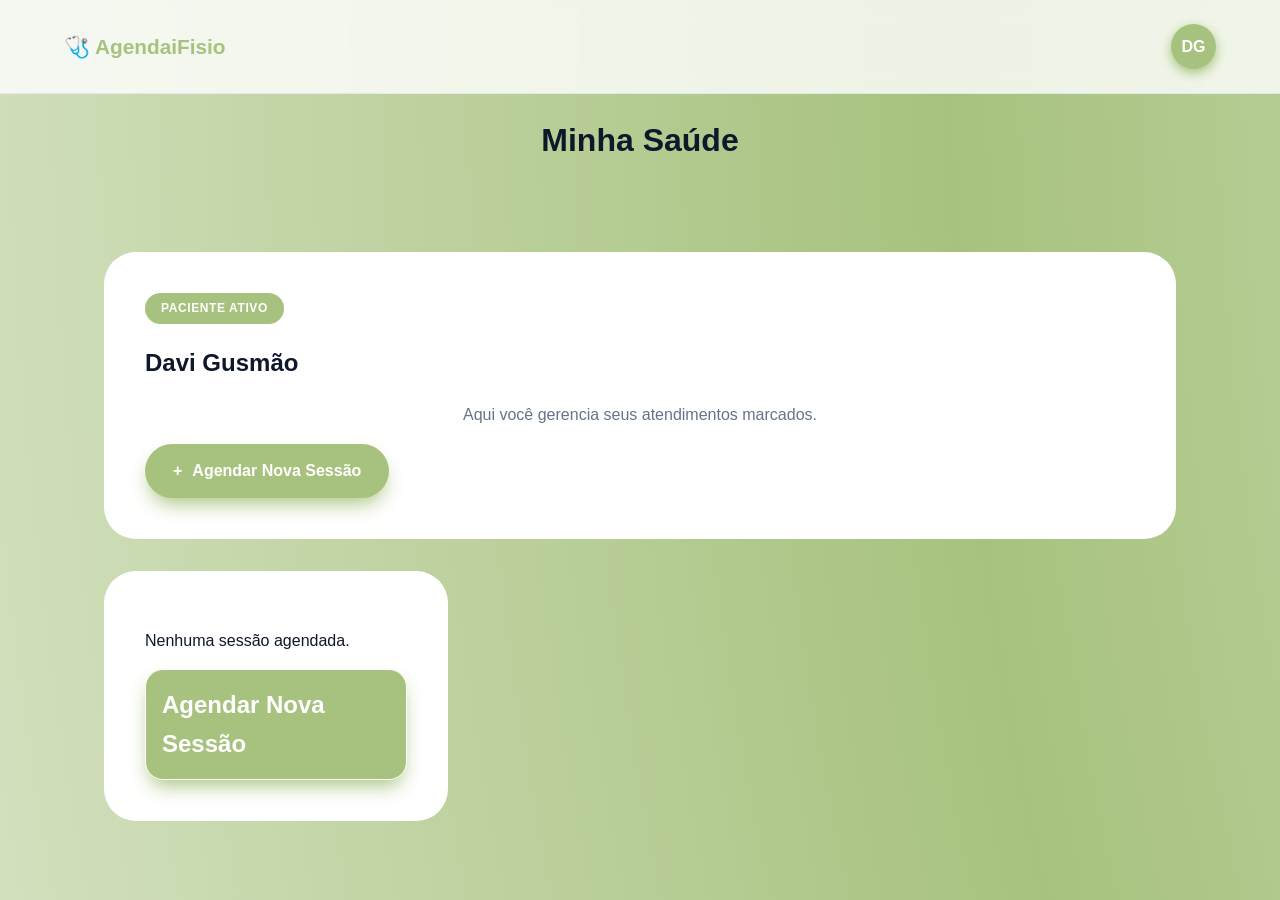
==== ClinicaProject/src/Clinica.Web/Tela Consulta Paciente/TelaPaciente.html @ 1bb3726e "Refatorado, organizado Foi refatorado e organizado o codigo" ====
<!DOCTYPE html>
<html lang="pt-br">
<head>
    <meta charset="UTF-8">
    <meta name="viewport" content="width=device-width, initial-scale=1.0">
    <link rel="stylesheet" href="../Tela de Agendamento/index.css">
    <link rel="stylesheet" href="TelaPaciente.css">
    <title>Minha Saúde - AgendaiFisio</title>
</head>
<body>

    
    <header class="navbar">
        <div class="logo">🩺 AgendaiFisio</div>
        
        <div class="perfil-container" id="perfilMenu">
            <div class="avatar">DG</div>
            <div class="dropdown-conta">
                <div class="user-header">
                    <strong>Davi Gusmão</strong>
                    <span>davigusmao@email.com</span>
                </div>
                <hr>
                <a href="TelaPaciente.html">👤 Meus Dados</a>
                <a href="TelaPaciente.html">📅 Minhas Consultas</a>
                <a href="login.html" class="logout">🚪 Sair</a>
            </div>
        </div>
    </header>

    <h1 class="minhaSaude">Minha Saúde</h1>

    <main class="container-agendamento">
        <article class="card-moderno card-perfil-paciente">
            <span class="paciente-ativo">Paciente Ativo</span>
            <h2 class="nome-paciente">Davi Gusmão</h2>
            <p class="subtitulo-paciente">Aqui você gerencia seus atendimentos marcados.</p>
            <div id="areaAtalho" class="atalho-agendamento">
                <a href="index.html" class="btn-agendar-atalho"><span>+</span> Agendar Nova Sessão</a>
            </div>
        </article>

            <div id="listaConsultas" class="cards-grid">
    <!-- O JavaScript vai inserir os cards aqui antes ou depois deste ID -->
            <div id="statusConsultaVazio" class="card-moderno card-vazio">
        <p class="msg-vazio">Nenhuma sessão agendada.</p>
        <a href="index.html" class="btn-agendar-main">Agendar Nova Sessão</a>
    </div>
</div>
    </main>

    <dialog id="modalAvisoCancel" class="modal-moderno">
        <div class="modal-content">
            <div class="modal-icon">⚠️</div>
            <h3 class="modal-titulo-erro">Desmarcar Sessão?</h3>
            <p class="modal-subtitulo">Essa ação não pode ser desfeita. Deseja realmente cancelar?</p>

            <div class="botoes-duplos-stack">
                <button id="confirmarCancelamento" class="btn-confirmar-full btn-perigo">Sim, Desmarcar Sessão</button>
               <button type="button" 
                onclick="this.closest('dialog').close()" 
                class="btn-outline-full">
                Não, Manter Consulta/Sessão
                </button>
            </div>
        </div>
    </dialog>
    <dialog id="modalVerSintomas" class="modal-moderno">
    <div class="modal-header">
        <h2>📋 Meus Sintomas</h2>
        <button class="btn-fechar-x" type="button" onclick="this.closest('dialog').close()">×</button>
    </div>
    <div class="modal-body">
        <div class="caixa-sintomas-view" id="textoSintomasPaciente" style="background: #f1f5f9; padding: 15px; border-radius: 12px; color: #475569; line-height: 1.5;">
            <!-- Texto injetado aqui -->
        </div>
        <button onclick="this.closest('dialog').close()" class="btn-confirmar-full" style="margin-top: 20px;">Fechar</button>
    </div>
</dialog>


    <script src="TelaPaciente.js"></script>
</body>
</html>
---- ClinicaProject/src/Clinica.Web/Tela de Agendamento/index.css ----
/* ============================================================
   1. DESIGN SYSTEM & TOKENS
============================================================ */
:root {
    --brand: #A7C27E;        
    --brand-soft: #A7C27E;
    --success: #22c55e;
    --error: #ff4d4d;
    --bg-app: #f8fafc;
    --branco: #ffffff;
    --texto: #0f172a;
    --texto-muted: #64748b;
    --radius: 24px;
    --transition: all 0.4s cubic-bezier(0.4, 0, 0.2, 1);
    --shadow-soft: 0 10px 30px -10px rgba(0,0,0,0.05);
}

* { box-sizing: border-box; }

/* ============================================================
   2. LAYOUT BASE & NAVBAR
============================================================ */
body {
    margin: 0;
    font-family: 'Inter', sans-serif;
    color: var(--texto);
    min-height: 100vh;
    background: #ffffff;


}

.navbar {
    padding: 1.5rem 4rem;
    display: flex;
    justify-content: space-between;
    align-items: center;
    background: rgba(255, 255, 255, 0.8);
    backdrop-filter: blur(10px);
    border-bottom: 1px solid #e2e8f0;
    position: sticky;
    top: 0; z-index: 100;
}
.navbar:hover{
    font: white;
}

.logo { font-weight: 900; 
    color: var(--brand); 
    font-size: 1.3rem; 
    text-decoration: none; 
}

/* MENU PERFIL (DROPDOWN ORGANIZADO) */
.perfil-container { position: relative; cursor: pointer; }

.avatar {
    width: 45px; height: 45px;
    background: var(--brand);
    color: white;
    border-radius: 50%;
    display: grid; place-items: center;
    font-weight: 800;
    box-shadow: 0 4px 12px var(--brand-soft);
}

.dropdown-conta {
    position: absolute;
    top: 120%; right: 0;
    width: 260px;
    background: var(--branco);
    border-radius: 20px;
    box-shadow: 0 25px 50px -12px rgba(0,0,0,0.15);
    padding: 1rem; /* Padding reduzido para os links encostarem nas bordas no hover */
    opacity: 0; visibility: hidden;
    transform: translateY(10px);
    transition: var(--transition);
    border: 1px solid #e2e8f0;
    color: var(--branco);
}

.perfil-container:hover .dropdown-conta {
    opacity: 1; visibility: visible;
    transform: translateY(0);
    color: var(--branco);
}

/* Informações do Usuário no Topo do Dropdown */
.user-header {
    padding: 0.5rem 0.5rem 1rem 0.5rem;
    display: flex;
    flex-direction: column;
}

.user-header strong { font-size: 1rem; color: var(--texto); }
.user-header span { font-size: 0.85rem; color: var(--texto-muted); }

.dropdown-conta hr {
    border: 0;
    border-top: 1px solid #f1f5f9;
    margin: 0.5rem 0;
}

/* Estilização dos Links do Menu */
.dropdown-conta a {
    display: flex;
    align-items: center;
    gap: 12px;
    padding: 12px 10px;
    color: var(--texto);
    text-decoration: none !important; /* Remove o sublinhado roxo */
    font-size: 0.95rem;
    font-weight: 600;
    border-radius: 12px;
    transition: 0.2s;
}

.dropdown-conta a:hover {
    background: var(--brand-soft);
    color: var(--branco);
}

/* Cor especial para o botão Sair */
.dropdown-conta a.logout { color: var(--error); }
.dropdown-conta a.logout:hover { background: #fff5f5; }

/* ============================================================
   3. CARDS DE AGENDAMENTO
============================================================ */
.container-agendamento { 
    padding: 4rem; 
    max-width: 1200px; 
    margin: 0 auto; 

}
.titulo-sessao { font-size: 2.5rem; 
    font-weight: 900; 
    text-align: center; 
    margin-bottom: 3rem; 
    letter-spacing: -1.5px; 
    color: var(--brand); }

.cards-grid {
    display: grid;
    grid-template-columns: repeat(auto-fit, minmax(350px, 1fr));
    gap: 2.5rem;
}

.card-moderno {
    background: var(--branco);
    padding: 3rem;
    border-radius: var(--radius);
    box-shadow: var(--brand-soft);
    border: 1px solid #ffffff;
    transition: var(--transition);
}

.card-moderno:hover { 
    transform: translateY(-8px); 
    box-shadow: 0 1px 15px var(--texto) ;
    border-color: var(--brand);
}

.badge {
    width: 60%;
    margin: 5px;
    background: var(--brand-soft);
    color: var(--branco);
    padding: 6px 14px;
    border-radius: 100px;
    font-size: 15px;
    font-weight: 800;
    text-transform: uppercase;
    display: inline-block;
    margin-bottom: 1.5rem;

}


/* ============================================================
   4. FORMULÁRIOS (INPUTS E BOTÕES)
============================================================ */
.select-premium, .input-premium {
    width: 100%;
    margin: 10px;
    padding: 16px;
    border-radius: 30px;
    border: 2px solid #f1f5f9;
    background: #f8fafc;
    font-size: 20px;
    font-weight: 300;
    outline: none;
    transition: var(--transition);
}

.select-premium:focus, .input-premium:focus { border-color: var(--brand); background: #fff; }

.btn-agendar-main, .btn-confirmar-full {
    width: 100%;
    padding: 1rem;
    margin-top: 10px;
    border-radius: 18px;
    border: 1px solid;
    background: var(--brand);
    color: white !important;
    font-weight: 800;
    font-size: 1.5rem;
    cursor: pointer;
    transition: var(--transition);
    box-shadow: 0 10px 20px -5px var(--brand-soft);
    text-decoration: #A7C27E;
    display: flex; justify-content: center; align-items: center;
}

.btn-agendar-main:hover, .btn-confirmar-full:hover { 
    transform: scale(1.02); 
    filter: brightness(1.1); }

.btn-outline-full {
    width: 100%;
    padding: 1rem;
    margin-top: 10px;
    border-radius: 18px;
    border: 2px solid #e2e8f0;
    background: transparent;
    color: var(--texto-muted) !important;
    font-weight: 700;
    cursor: pointer;
    transition: 0.3s;
    text-decoration: none;
    display: flex; justify-content: center; align-items: center;
}

/* ============================================================
   5. SISTEMA DE POPUPS (MODAIS)
============================================================ */
dialog::backdrop {
    background: rgba(15, 23, 42, 0.6);
    backdrop-filter: blur(10px);
    z-index: 999;
}

.modal-moderno { /* Ocupa no máximo 95% da altura da tela *//* Esconde qualquer barra de rolagem do modal */
    flex-direction: column;
    gap: 8px;
    max-width: 180px;

    padding-right: 5px;
    margin: 0;
    border: none;
    padding: 1.5rem;
    position: fixed;
    top: 50%; 
    left: 50%;
    transform: translate(-50%, -50%);
    width: 90%;
    max-width: 480px;
    background: var(--branco);
    border-radius: 32px;
    box-shadow: 0 40px 100px -20px rgba(0,0,0,0.3);
    z-index: 1000;
}

dialog[open].modal-moderno {
    animation: modalShow 0.4s cubic-bezier(0.34, 1.56, 0.64, 1);
}

.modal-header { display: flex; justify-content: space-between; align-items: center; margin-bottom: 2rem; }
.modal-header h2 { font-size: 1.5rem; font-weight: 900; margin: 0; }
.btn-fechar-x { all: unset; font-size: 1.8rem; cursor: pointer; color: var(--texto-muted); line-height: 1; }

.horarios-grid { display: grid; grid-template-columns: repeat(3, 1fr); gap: 10px; margin-top: 10px; }
.btn-hora {
    padding: 12px; border-radius: 12px; border: 1px solid #f1f5f9;
    background: #f8fafc; cursor: pointer; font-weight: 700; transition: 0.2s;
}
.btn-hora:hover { border-color: var(--brand); }
.btn-hora.active { background: var(--brand); color: white; border-color: var(--brand); }

/* ============================================================
   6. FEEDBACKS (TOAST & ERROS)
============================================================ */
.toast-erro {
    position: fixed;
    top: 30px; left: 50%;
    opacity: 0;
    visibility: hidden;
    transform: translateX(-50%) translateY(-100px); 
    background: var(--error);
    color: white;
    padding: 16px 32px;
    border-radius: 100px;
    font-weight: 700;
    box-shadow: 0 15px 30px rgba(255, 77, 77, 0.3);
    z-index: 10000;
    transition: all 0.5s cubic-bezier(0.68, -0.55, 0.27, 1.55);
}

.toast-erro.show { 
    opacity: 1;
    visibility: visible;
    transform: translateX(-50%) translateY(0); 
}

.mensagem-error-modal {
    position: relative;
    z-index: 1100;
    background: #fff5f5;
    color: var(--error);
    padding: 12px;
    border-radius: 12px;
    border: 1px solid #ffcccc;
    font-size: 0.85rem;
    font-weight: 700;
    margin-bottom: 15px;
    text-align: center;
}

@keyframes modalShow {
    from { opacity: 0; transform: translate(-50%, -48%) scale(0.96); }
    to { opacity: 1; transform: translate(-50%, -50%) scale(1); }
}

.shake { animation: shakeAnim 0.4s ease-in-out; }
@keyframes shakeAnim {
    0%, 100% { transform: translate(-50%, -50%) translateX(0); }
    25% { transform: translate(-50%, -50%) translateX(-8px); }
    75% { transform: translate(-50%, -50%) translateX(8px); }
}

footer button, .body-footer-button { display: none !important; }
/* Estilo para o botão de hora quando estiver bloqueado pelo terapeuta */
.btn-hora.ocupado {
    background: #f1f5f9 !important;
    color: #cbd5e1 !important;
    border: 1px dashed #cbd5e1 !important;
    cursor: not-allowed;
    opacity: 0.7;
}

/* Opcional: Feedback visual de erro no modal */
.shake { animation: shake 0.4s; }
@keyframes shake {
    0%, 100% { transform: translateX(0); }
    25% { transform: translateX(-5px); }
    75% { transform: translateX(5px); }
}
/* Disponível - Verde Moderno */
.btn-hora.disponivel {
    background: #f0fdf4 !important;
    color: #16a34a !important;
    border: 1px solid #bbf7d0 !important;
}

/* Bloqueado/Ocupado - Vermelho Moderno */
.btn-hora.ocupado {
    background: #fef2f2 !important;
    color: #ef4444 !important;
    border: 1px solid #fecaca !important;
    cursor: not-allowed;
}

/* Encerrado - Cinza Neutro */
.btn-hora.encerrado {
    background: #f1f5f9 !important;
    color: #94a3b8 !important;
    border: 1px solid #e2e8f0 !important;
    cursor: not-allowed;
}

/* Selecionado - Sua cor principal */
.btn-hora.active {
    background: var(--brand) !important;
    color: white !important;
    border-color: var(--brand) !important;
    transform: scale(1.05);
}
#sintomasPaciente {
    transition: border-color 0.3s ease;
}
---- ClinicaProject/src/Clinica.Web/Tela Consulta Paciente/TelaPaciente.css ----
/* ============================================================
   1. DESIGN SYSTEM & VARIÁVEIS (TOKENS)
   ============================================================ */
:root {
    /* Cores de Marca (Usando OKLCH para cores mais vibrantes e consistentes) */
    --brand:#A7C27E;
    --brand-soft: #A7C27E;
    --brand-deep: #A7C27E;
    
    /* Cores de Status */
    --success: #22c55e;
    --error: #ff4d4d;
    --warning: #f59e0b;
    
    /* Neutros */
    --bg-app: #f8fafc;
    --branco: #ffffff;
    --texto: #0f172a;
    --texto-muted: #64748b;
    
    /* Estrutura */
    --radius-lg: 32px;
    --radius-md: 16px;
    --transition: all 0.4s cubic-bezier(0.16, 1, 0.3, 1);
    
    /* Elevação (Sombras) */
    --shadow-flat: 0 4px 6px -1px rgba(0, 0, 0, 0.1);
    --shadow-up: 0 20px 40px -15px rgba(0, 0, 0, 0.1);
}

/* ============================================================
   2. RESET E BASE DO DOCUMENTO
   ============================================================ */
body {
    margin: 0;
    font-family: 'Plus Jakarta Sans', 'Inter', sans-serif;
    background: radial-gradient(circle at top right, #A7C27E, #ffffff, #A7C27E, #ffffff);
    background-size: 400% 400%;
    color: var(--texto);
    min-height: 100vh;
    line-height: 1.6;
    animation: gradientBG 15s ease infinite;
}
@keyframes gradientBG {
    0% { background-position: 0% 50%; }
    50% { background-position: 100% 50%; }
    100% { background-position: 0% 50%; }
}

/* ============================================================
   3. COMPONENTES DE TEXTO
   ============================================================ */
.titulo-pagina {
    font-size: clamp(2rem, 5vw, 2.5rem); /* Fonte fluida */
    font-weight: 900;
    text-align: center;
    color: var(--brand-deep);
    letter-spacing: -0.04em;
    margin: 2rem 0 0.5rem;
}
.minhaSaude{
    text-align: center;
    align-content: center;
    justify-content: center;
}

.subtitulo-paciente {
    text-align: center;
    color: var(--texto-muted);
    font-size: 1rem;
}

/* ============================================================
   4. CARDS E CONTAINERS (MODERN STYLE)
   ============================================================ */
.card-moderno {
    background: var(--branco);
    border-radius: var(--radius-lg);
    padding: 2.5rem;
    border: 1px solid rgba(255, 255, 255, 0.8);
    box-shadow: var(--success);
    transition: var(--transition);
}

.card-moderno:hover {
    transform: translateY(-8px);
    box-shadow: var(--success);
}
.card-moderno-card-consulta-item{
    border-color: var(--brand);
    box-shadow: var(--texto);
}
/* Badge de Status */
.badge {
    display: inline-block;
    padding: 6px 16px;
    background: var(--brand-soft);
    color: var(--branco);
    border-radius: 100px;
    font-size: 0.75rem;
    font-weight: 800;
    text-transform: uppercase;
    letter-spacing: 0.05em;
}

/* ============================================================
   5. BOTÕES E INTERAÇÕES
   ============================================================ */
.btn-agendar-atalho {
    display: inline-flex;
    align-items: center;
    gap: 10px;
    background: var(--brand);
    color: white !important;
    padding: 14px 28px;
    border-radius: 100px;
    font-weight: 700;
    text-decoration: none;
    transition: var(--transition);
    box-shadow: 0 10px 20px -5px var(--brand-soft);
}

.btn-agendar-atalho:hover {
    background: var(--brand-deep);
    transform: scale(1.05);
    box-shadow: 0 15px 30px -10px var(--brand-soft);
}

.btn-confirmar-full {
    width: 100%;
    padding: 18px;
    border-radius: var(--radius-md);
    border: none;
    font-weight: 800;
    font-size: 1rem;
    cursor: pointer;
    transition: var(--transition);

}
.btn-confirmar-full:hover{
    background-color: #ff4d4d;
    box-shadow: 0px 3px 3px 3px var(--error);
}
.btn-cancelar-sessao{
    border: transparent;
    border-radius: 15px ;
    background: #A7C27E;
    color: var(--branco);
    padding: 1rem;
    font-size: 1rem;
    font-weight: 1000;
}
.btn-cancelar-sessao:hover{
    background: #ff4d4d;
    transform: scale(1.05);
    filter: brightness(1.1);
    box-shadow: 0px 3px 3px 3px var(--error);
    transition: all 0.1s cubic-bezier(0.075, 0.82, 0.165, 1);
}
/* ============================================================
   6. SISTEMA DE MODAL (GLASSMORPHISM)
   ============================================================ */
.modal-moderno {
     display: none;
    border: none;
    border-radius: var(--radius-lg);
    padding: 3rem;
    max-width: 450px;
    background: rgba(255, 255, 255, 0.9);
    backdrop-filter: blur(20px); /* Efeito de vidro */
    box-shadow: 0 50px 100px -20px rgba(0, 0, 0, 0.25);
    border: none;
    border-radius: 20px;
    padding: 2rem;
}

/* Isso garante que ele apareça centralizado ao abrir */
.modal-moderno[open] {
    display: flex;
    flex-direction: column;
    align-items: center;
}


.modal-moderno::backdrop {
    background: rgba(15, 23, 42, 0.4);
    backdrop-filter: blur(8px);
}

/* Status de Erro/Cancelamento no Modal */
.modal-titulo-erro {
    color: var(--error);
    font-size: 1.6rem;
    font-weight: 900;
    margin-bottom: 1rem;

}
.modal-icon{
    font-size: 30px;
}


/* ============================================================
   7. GRID E RESPONSIVIDADE
   ============================================================ */
.cards-grid {
    display: grid;
    grid-template-columns: repeat(auto-fill, minmax(300px, 1fr));
    gap: 20px;
    margin-top: 2rem;

}

@media (max-width: 600px) {
    .card-moderno {
        padding: 1.5rem;
        border-radius: var(--radius-md);
    }
    
    .titulo-pagina { font-size: 1.8rem; }
}

/* Animação de entrada da lista */
.card-consulta-item {
    border-left: 8px solid var(--brand);
    animation: slideIn 0.6s cubic-bezier(0.23, 1, 0.32, 1) forwards;
}
.card-consulta-item:hover{
    box-shadow: 0px 1px 15px var(--texto);
}

@keyframes slideIn {
    from { opacity: 0; transform: translateX(-20px); }
    to { opacity: 1; transform: translateX(0); }
}
button.btn-cancelar-sessão{
    border-radius: 10px;
}
span.paciente-ativo{
    display: inline-block;
    padding: 6px 16px;
    background: var(--brand-soft);
    color: var(--branco);
    border-radius: 100px;
    font-size: 0.75rem;
    font-weight: 800;
    text-transform: uppercase;
    letter-spacing: 0.05em;
}
.info-linha {
    display: flex;
    justify-content: space-between;
    background: #f8fafc;
    padding: 10px;
    border-radius: 12px;
    margin-top: 10px;
}

.card-detalhe {
    margin: 0;
    font-size: 0.9rem;
    color: var(--texto-muted);
}

/* Ajuste para que o modal não fique escondido */
dialog::backdrop {
    background: rgba(0, 0, 0, 0.5);
    backdrop-filter: blur(4px);
}
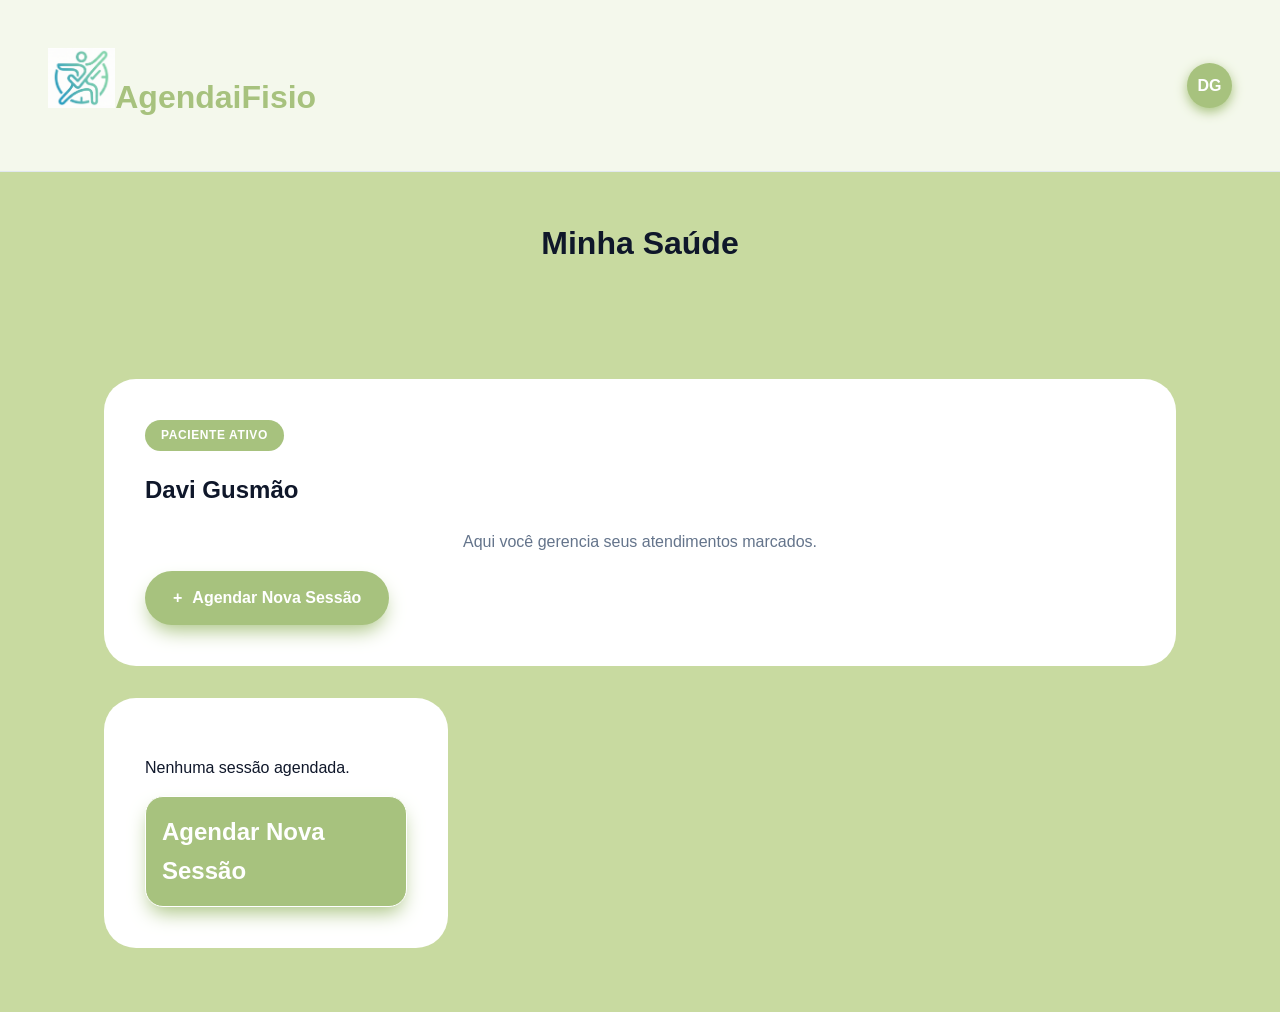
==== commit 08ff2e04: "Foi feito as alterações de acordo com as tasks do cliuckup (#27)" ====
--- a/ClinicaProject/src/Clinica.Web/Tela Consulta Paciente/TelaPaciente.html
+++ b/ClinicaProject/src/Clinica.Web/Tela Consulta Paciente/TelaPaciente.html
@@ -11,7 +11,7 @@
 
     
     <header class="navbar">
-        <div class="logo">🩺 AgendaiFisio</div>
+        <div class="logo"><img src="../Tela de Agendamento/Logo.png">AgendaiFisio</div>
         
         <div class="perfil-container" id="perfilMenu">
             <div class="avatar">DG</div>
@@ -21,7 +21,7 @@
                     <span>davigusmao@email.com</span>
                 </div>
                 <hr>
-                <a href="TelaPaciente.html">👤 Meus Dados</a>
+                <a href="TelaPaciente.html">👤 Ver meu Perfil</a>
                 <a href="TelaPaciente.html">📅 Minhas Consultas</a>
                 <a href="login.html" class="logout">🚪 Sair</a>
             </div>
--- a/ClinicaProject/src/Clinica.Web/Tela de Agendamento/index.css
+++ b/ClinicaProject/src/Clinica.Web/Tela de Agendamento/index.css
@@ -31,7 +31,7 @@
 }
 
 .navbar {
-    padding: 1.5rem 4rem;
+    padding: 3rem;
     display: flex;
     justify-content: space-between;
     align-items: center;
@@ -39,16 +39,28 @@
     backdrop-filter: blur(10px);
     border-bottom: 1px solid #e2e8f0;
     position: sticky;
-    top: 0; z-index: 100;
+    top: 0; 
+    z-index: 100;
 }
 .navbar:hover{
     font: white;
 }
 
-.logo { font-weight: 900; 
+.logo { 
+    font-weight: 900; 
     color: var(--brand); 
-    font-size: 1.3rem; 
+    font-size: 2rem; 
     text-decoration: none; 
+}
+h1{
+    height: 100px;
+    padding: 0;
+    margin-left: 100px;
+    margin-inline: 100px;
+
+}
+img{
+    height: 60px;
 }
 
 /* MENU PERFIL (DROPDOWN ORGANIZADO) */
@@ -151,7 +163,7 @@
     padding: 3rem;
     border-radius: var(--radius);
     box-shadow: var(--brand-soft);
-    border: 1px solid #ffffff;
+    border: 1px solid #000000;
     transition: var(--transition);
 }
 
--- a/ClinicaProject/src/Clinica.Web/Tela Consulta Paciente/TelaPaciente.css
+++ b/ClinicaProject/src/Clinica.Web/Tela Consulta Paciente/TelaPaciente.css
@@ -34,7 +34,7 @@
 body {
     margin: 0;
     font-family: 'Plus Jakarta Sans', 'Inter', sans-serif;
-    background: radial-gradient(circle at top right, #A7C27E, #ffffff, #A7C27E, #ffffff);
+    background: #C8DAA0;
     background-size: 400% 400%;
     color: var(--texto);
     min-height: 100vh;
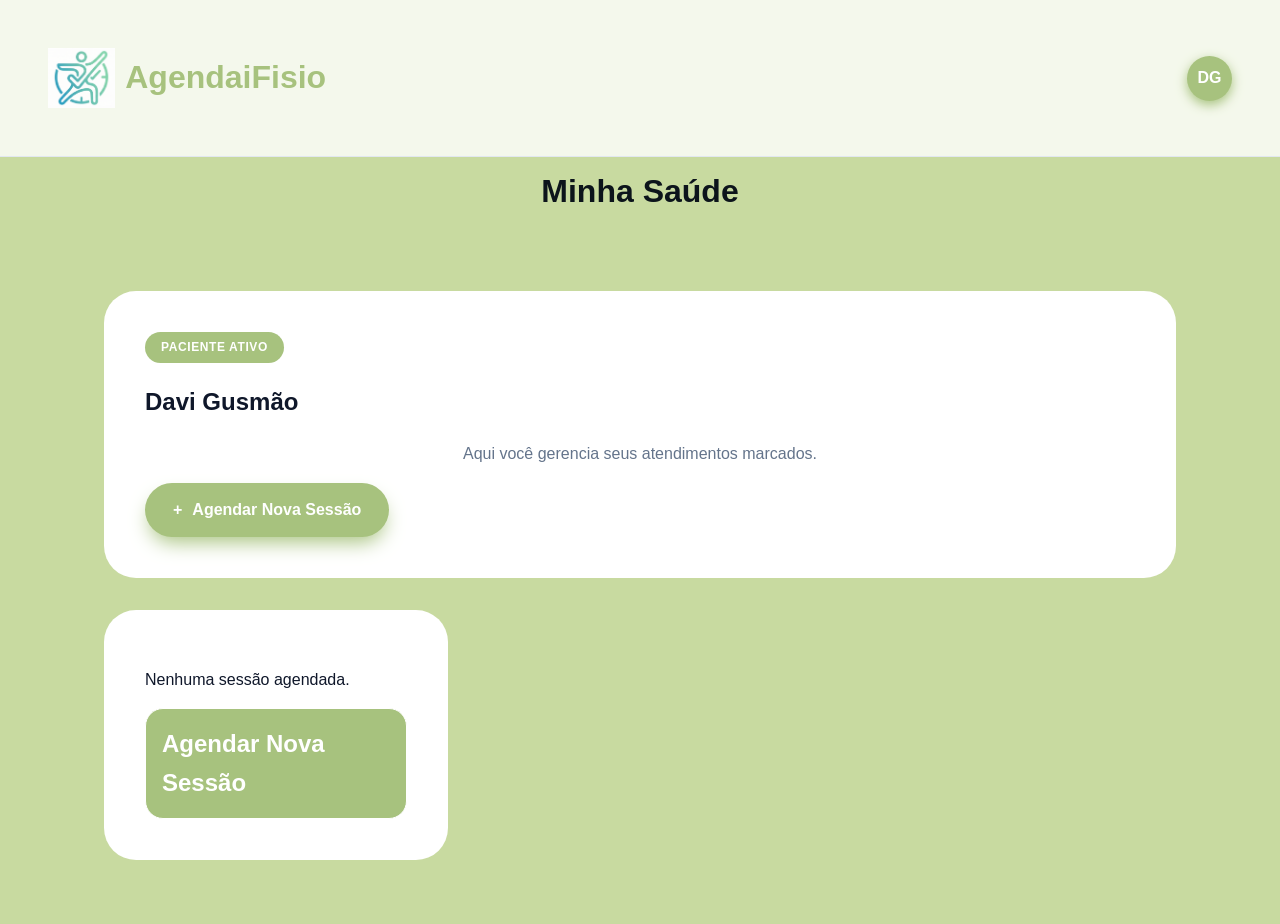
==== commit fa052b72: "foi ajustado a cor do botao da tela de cadastro do terpaeuta." ====
--- a/ClinicaProject/src/Clinica.Web/Tela Consulta Paciente/TelaPaciente.html
+++ b/ClinicaProject/src/Clinica.Web/Tela Consulta Paciente/TelaPaciente.html
@@ -36,7 +36,7 @@
             <h2 class="nome-paciente">Davi Gusmão</h2>
             <p class="subtitulo-paciente">Aqui você gerencia seus atendimentos marcados.</p>
             <div id="areaAtalho" class="atalho-agendamento">
-                <a href="index.html" class="btn-agendar-atalho"><span>+</span> Agendar Nova Sessão</a>
+                <a href="../Tela de Agendamento/index.html" class="btn-agendar-atalho"><span>+</span> Agendar Nova Sessão</a>
             </div>
         </article>
 
@@ -44,7 +44,7 @@
     <!-- O JavaScript vai inserir os cards aqui antes ou depois deste ID -->
             <div id="statusConsultaVazio" class="card-moderno card-vazio">
         <p class="msg-vazio">Nenhuma sessão agendada.</p>
-        <a href="index.html" class="btn-agendar-main">Agendar Nova Sessão</a>
+        <a href="../Tela de Agendamento/index.html" class="btn-agendar-main">Agendar Nova Sessão</a>
     </div>
 </div>
     </main>
--- a/ClinicaProject/src/Clinica.Web/Tela de Agendamento/index.css
+++ b/ClinicaProject/src/Clinica.Web/Tela de Agendamento/index.css
@@ -25,7 +25,7 @@
     font-family: 'Inter', sans-serif;
     color: var(--texto);
     min-height: 100vh;
-    background: #ffffff;
+    background: #C8DAA0;
 
 
 }
@@ -51,16 +51,23 @@
     color: var(--brand); 
     font-size: 2rem; 
     text-decoration: none; 
+    display: flex;
+    align-items: center;
+    gap: 10px;
+    mix-blend-mode: multiply;
 }
 h1{
-    height: 100px;
+    height: 70px;
     padding: 0;
-    margin-left: 100px;
-    margin-inline: 100px;
+    margin: 0;
+    justify-content: space-between;
+    mix-blend-mode: multiply;
 
 }
 img{
     height: 60px;
+    width: auto;
+    mix-blend-mode: multiply;
 }
 
 /* MENU PERFIL (DROPDOWN ORGANIZADO) */
@@ -219,9 +226,11 @@
     font-size: 1.5rem;
     cursor: pointer;
     transition: var(--transition);
-    box-shadow: 0 10px 20px -5px var(--brand-soft);
+    
     text-decoration: #A7C27E;
-    display: flex; justify-content: center; align-items: center;
+    display: flex; 
+    justify-content: center; 
+    align-items: center;
 }
 
 .btn-agendar-main:hover, .btn-confirmar-full:hover { 
@@ -289,6 +298,14 @@
 .btn-hora:hover { border-color: var(--brand); }
 .btn-hora.active { background: var(--brand); color: white; border-color: var(--brand); }
 
+.area-digitacao{
+    width: 450px;
+    height: 10rem;
+    font-size: 20px;
+    font-weight: bold;
+    font-style: italic;
+}
+
 /* ============================================================
    6. FEEDBACKS (TOAST & ERROS)
 ============================================================ */
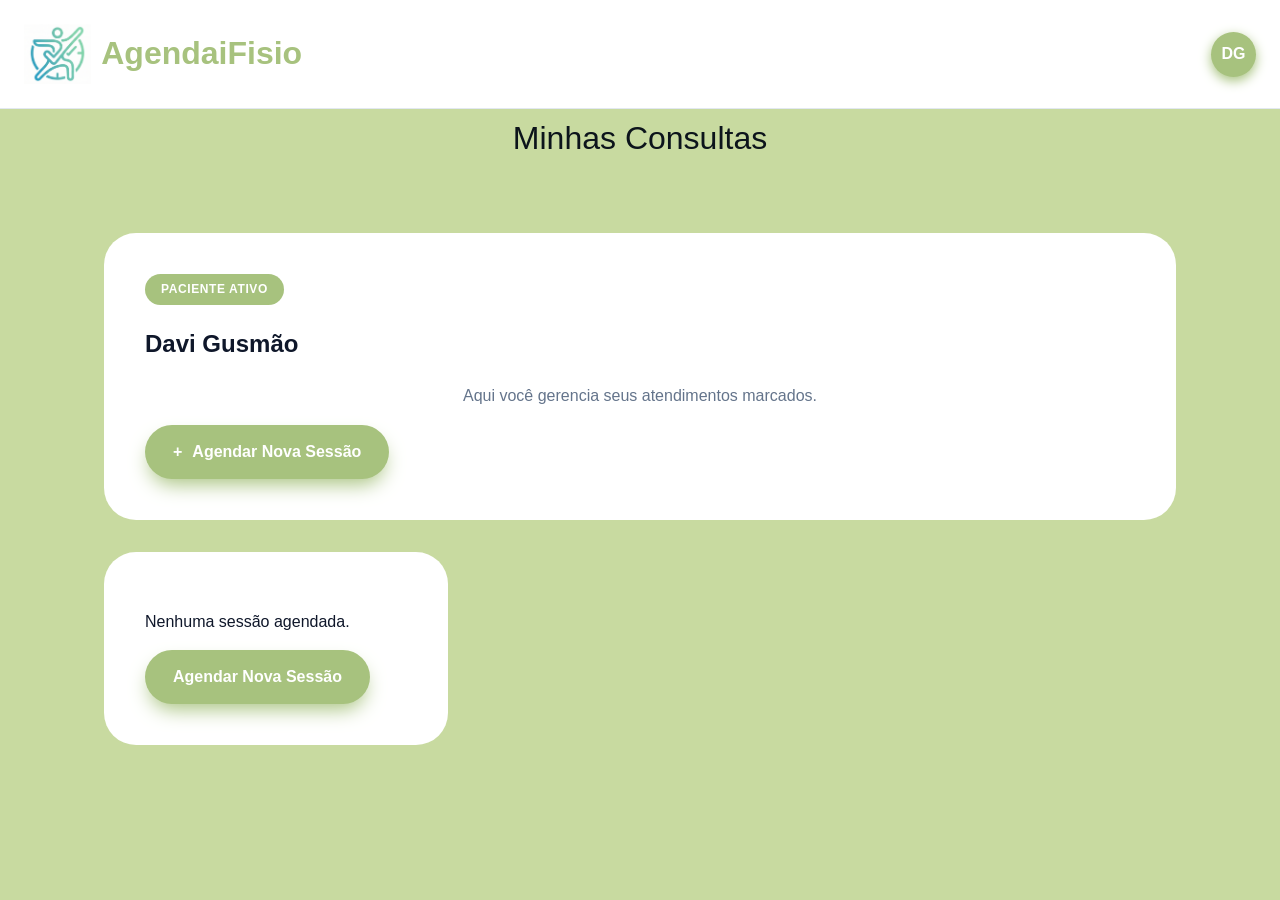
==== commit aab29e29: "Foi ajustado as telas de dashboard e criados as telas de perfil terapeuta, e paciente em Ver Meu per" ====
--- a/ClinicaProject/src/Clinica.Web/Tela Consulta Paciente/TelaPaciente.html
+++ b/ClinicaProject/src/Clinica.Web/Tela Consulta Paciente/TelaPaciente.html
@@ -21,14 +21,14 @@
                     <span>davigusmao@email.com</span>
                 </div>
                 <hr>
-                <a href="TelaPaciente.html">👤 Ver meu Perfil</a>
+                <a href="../Tela de Agendamento/telaperfil.html">👤 Ver meu Perfil</a>
                 <a href="TelaPaciente.html">📅 Minhas Consultas</a>
-                <a href="login.html" class="logout">🚪 Sair</a>
+                <a href="../tela de login/login.html" class="logout">🚪 Sair</a>
             </div>
         </div>
     </header>
 
-    <h1 class="minhaSaude">Minha Saúde</h1>
+    <h1 class="minhaSaude">Minhas Consultas</h1>
 
     <main class="container-agendamento">
         <article class="card-moderno card-perfil-paciente">
@@ -44,7 +44,7 @@
     <!-- O JavaScript vai inserir os cards aqui antes ou depois deste ID -->
             <div id="statusConsultaVazio" class="card-moderno card-vazio">
         <p class="msg-vazio">Nenhuma sessão agendada.</p>
-        <a href="../Tela de Agendamento/index.html" class="btn-agendar-main">Agendar Nova Sessão</a>
+        <a href="../Tela de Agendamento/index.html" class="btn-agendar-atalho">Agendar Nova Sessão</a>
     </div>
 </div>
     </main>
--- a/ClinicaProject/src/Clinica.Web/Tela de Agendamento/index.css
+++ b/ClinicaProject/src/Clinica.Web/Tela de Agendamento/index.css
@@ -26,16 +26,14 @@
     color: var(--texto);
     min-height: 100vh;
     background: #C8DAA0;
-
-
 }
 
 .navbar {
-    padding: 3rem;
+    padding: 1.5rem;
     display: flex;
     justify-content: space-between;
     align-items: center;
-    background: rgba(255, 255, 255, 0.8);
+    background: #ffffff;
     backdrop-filter: blur(10px);
     border-bottom: 1px solid #e2e8f0;
     position: sticky;
@@ -57,17 +55,18 @@
     mix-blend-mode: multiply;
 }
 h1{
-    height: 70px;
+    height: 60px;
     padding: 0;
     margin: 0;
     justify-content: space-between;
     mix-blend-mode: multiply;
-
+    font-weight: 400;
 }
 img{
     height: 60px;
     width: auto;
     mix-blend-mode: multiply;
+    background-image: none;
 }
 
 /* MENU PERFIL (DROPDOWN ORGANIZADO) */
@@ -90,7 +89,7 @@
     background: var(--branco);
     border-radius: 20px;
     box-shadow: 0 25px 50px -12px rgba(0,0,0,0.15);
-    padding: 1rem; /* Padding reduzido para os links encostarem nas bordas no hover */
+    padding: 1rem; 
     opacity: 0; visibility: hidden;
     transform: translateY(10px);
     transition: var(--transition);
@@ -127,7 +126,7 @@
     gap: 12px;
     padding: 12px 10px;
     color: var(--texto);
-    text-decoration: none !important; /* Remove o sublinhado roxo */
+    text-decoration: none !important; 
     font-size: 0.95rem;
     font-weight: 600;
     border-radius: 12px;
@@ -150,18 +149,20 @@
     padding: 4rem; 
     max-width: 1200px; 
     margin: 0 auto; 
-
-}
-.titulo-sessao { font-size: 2.5rem; 
+}
+.titulo-sessao { 
+    font-size: 2.5rem; 
     font-weight: 900; 
     text-align: center; 
     margin-bottom: 3rem; 
     letter-spacing: -1.5px; 
-    color: var(--brand); }
+    color: var(--brand); 
+}
 
 .cards-grid {
     display: grid;
-    grid-template-columns: repeat(auto-fit, minmax(350px, 1fr));
+    /* Ajustado o minmax para 280px para não quebrar em telas bem pequenas */
+    grid-template-columns: repeat(auto-fit, minmax(280px, 1fr));
     gap: 2.5rem;
 }
 
@@ -181,7 +182,8 @@
 }
 
 .badge {
-    width: 60%;
+    width: auto; /* Alterado de 60% para auto para se ajustar ao texto responsivamente */
+    max-width: 100%;
     margin: 5px;
     background: var(--brand-soft);
     color: var(--branco);
@@ -192,16 +194,14 @@
     text-transform: uppercase;
     display: inline-block;
     margin-bottom: 1.5rem;
-
-}
-
+}
 
 /* ============================================================
    4. FORMULÁRIOS (INPUTS E BOTÕES)
 ============================================================ */
 .select-premium, .input-premium {
     width: 100%;
-    margin: 10px;
+    margin: 10px 0; /* Ajustado margem lateral para não estourar containers */
     padding: 16px;
     border-radius: 30px;
     border: 2px solid #f1f5f9;
@@ -214,7 +214,7 @@
 
 .select-premium:focus, .input-premium:focus { border-color: var(--brand); background: #fff; }
 
-.btn-agendar-main, .btn-confirmar-full {
+.btn-agendar-main, .btn-confirmar-full{
     width: 100%;
     padding: 1rem;
     margin-top: 10px;
@@ -225,8 +225,7 @@
     font-weight: 800;
     font-size: 1.5rem;
     cursor: pointer;
-    transition: var(--transition);
-    
+    transition: var(--transition);  
     text-decoration: #A7C27E;
     display: flex; 
     justify-content: center; 
@@ -235,7 +234,8 @@
 
 .btn-agendar-main:hover, .btn-confirmar-full:hover { 
     transform: scale(1.02); 
-    filter: brightness(1.1); }
+    filter: brightness(1.1); 
+}
 
 .btn-outline-full {
     width: 100%;
@@ -261,11 +261,9 @@
     z-index: 999;
 }
 
-.modal-moderno { /* Ocupa no máximo 95% da altura da tela *//* Esconde qualquer barra de rolagem do modal */
+.modal-moderno { 
     flex-direction: column;
     gap: 8px;
-    max-width: 180px;
-
     padding-right: 5px;
     margin: 0;
     border: none;
@@ -280,6 +278,8 @@
     border-radius: 32px;
     box-shadow: 0 40px 100px -20px rgba(0,0,0,0.3);
     z-index: 1000;
+    max-height: 90vh; /* Impede que o modal passe da altura da tela */
+    overflow-y: auto;  /* Permite scroll interno caso o conteúdo seja grande */
 }
 
 dialog[open].modal-moderno {
@@ -299,7 +299,8 @@
 .btn-hora.active { background: var(--brand); color: white; border-color: var(--brand); }
 
 .area-digitacao{
-    width: 450px;
+    width: 100%;          /* Alterado de 450px fixos para responsivo */
+    max-width: 450px;     /* Mantém o limite visual original */
     height: 10rem;
     font-size: 20px;
     font-weight: bold;
@@ -323,6 +324,9 @@
     box-shadow: 0 15px 30px rgba(255, 77, 77, 0.3);
     z-index: 10000;
     transition: all 0.5s cubic-bezier(0.68, -0.55, 0.27, 1.55);
+    width: max-content;
+    max-width: 90%; /* Garante estabilidade em celulares */
+    text-align: center;
 }
 
 .toast-erro.show { 
@@ -358,6 +362,7 @@
 }
 
 footer button, .body-footer-button { display: none !important; }
+
 /* Estilo para o botão de hora quando estiver bloqueado pelo terapeuta */
 .btn-hora.ocupado {
     background: #f1f5f9 !important;
@@ -406,4 +411,182 @@
 }
 #sintomasPaciente {
     transition: border-color 0.3s ease;
+}
+
+/* ============================================================
+   7. REGRAS DE RESPONSIVIDADE (MEDIA QUERIES)
+============================================================ */
+
+/* Tablets e Telas Médias (Até 768px) */
+@media (max-width: 768px) {
+    .navbar {
+        padding: 1.5rem 2rem;
+    }
+    
+    .logo {
+        font-size: 1.6rem;
+    }
+
+    h1 {
+        height: auto;
+    }
+
+    .container-agendamento {
+        padding: 2rem 1.5rem;
+    }
+
+    .titulo-sessao {
+        font-size: 2rem;
+        margin-bottom: 2rem;
+    }
+
+    .card-moderno {
+        padding: 2rem;
+    }
+
+    .select-premium, .input-premium {
+        font-size: 18px;
+        padding: 14px;
+    }
+
+    .btn-agendar-main, .btn-confirmar-full {
+        font-size: 1.3rem;
+    }
+}
+
+/* Smartphones e Telas Pequenas (Até 480px) */
+@media (max-width: 480px) {
+    .navbar {
+        padding: 1rem 1.2rem;
+    }
+
+    .logo {
+        font-size: 1.3rem;
+    }
+    
+    img {
+        height: 45px;
+    }
+
+    /* Ajuste para o menu dropdown não sumir para fora da tela no mobile */
+    .dropdown-conta {
+        right: -10px;
+        width: 280px;
+        max-width: calc(100vw - 20px);
+    }
+
+    .titulo-sessao {
+        font-size: 1.6rem;
+        letter-spacing: -0.5px;
+    }
+
+    .cards-grid {
+        gap: 1.5rem;
+    }
+
+    .card-moderno {
+        padding: 1.5rem;
+        border-radius: 16px;
+    }
+
+    .horarios-grid {
+        grid-template-columns: repeat(2, 1fr); /* Reduz para 2 colunas para manter os botões legíveis */
+        gap: 8px;
+    }
+
+    .btn-hora {
+        padding: 10px;
+        font-size: 0.9rem;
+    }
+
+    .modal-moderno {
+        width: 92%;
+        padding: 1.2rem;
+        border-radius: 24px;
+    }
+}
+
+.input-group {
+    margin-bottom: 1.2rem;
+}
+
+.input-group label {
+    display: block;
+    font-size: 0.75rem;
+    font-weight: 700;
+    margin-bottom: 8px;
+    color: var(--texto-titulo);
+    text-transform: uppercase;
+    letter-spacing: 1px;
+}
+
+.input-estilizado {
+    width: 100%;
+    padding: 14px 18px;
+    border-radius: 14px;
+    border: 2px solid var(--borda-suave);
+    background: #f8fafc;
+    box-sizing: border-box;
+    font-size: 1rem;
+    transition: var(--transition);
+}
+
+.input-estilizado:focus {
+    outline: none;
+    border-color: #A7C27E;
+    background: var(--bg-app);
+    box-shadow: 0 0 2px 2px var(--texto);
+}
+.trocar-e-mail, .trocar-senha {
+    width: 100%;
+    padding: 0.5rem;
+    margin-top: 10px;
+    border-radius: 18px;
+    border: transparent;
+    background: var(--brand);
+    color: #000000;
+    font-weight: 800;
+    font-size: 1.5rem;
+    cursor: pointer;
+    transition: var(--transition);  
+    text-decoration: #A7C27E;
+    display: flex; 
+    justify-content: center; 
+    align-items: center;
+}
+.trocar-e-mail:hover{
+    width: 100%;
+    padding: 0.5rem;
+    margin-top: 10px;
+    border-radius: 18px;
+    border: 1px solid;
+    background: var(--brand);
+    color: #ffffff;
+    font-weight: 800;
+    font-size: 1.5rem;
+    cursor: pointer;
+    transition: var(--transition);  
+    text-decoration: #C8DAA0;
+    display: flex; 
+    justify-content: center; 
+    align-items: center;
+    transform: scale(0.95);
+} 
+.trocar-senha:hover{
+    width: 100%;
+    padding: 0.5rem;
+    margin-top: 10px;
+    border-radius: 18px;
+    border: 1px solid;
+    background: var(--brand);
+    color: #ffffff;
+    font-weight: 800;
+    font-size: 1.5rem;
+    cursor: pointer;
+    transition: var(--transition);  
+    text-decoration: #C8DAA0;
+    display: flex; 
+    justify-content: center; 
+    align-items: center;
+    transform: scale(0.95);
 }
--- a/ClinicaProject/src/Clinica.Web/Tela Consulta Paciente/TelaPaciente.css
+++ b/ClinicaProject/src/Clinica.Web/Tela Consulta Paciente/TelaPaciente.css
@@ -39,7 +39,6 @@
     color: var(--texto);
     min-height: 100vh;
     line-height: 1.6;
-    animation: gradientBG 15s ease infinite;
 }
 @keyframes gradientBG {
     0% { background-position: 0% 50%; }
